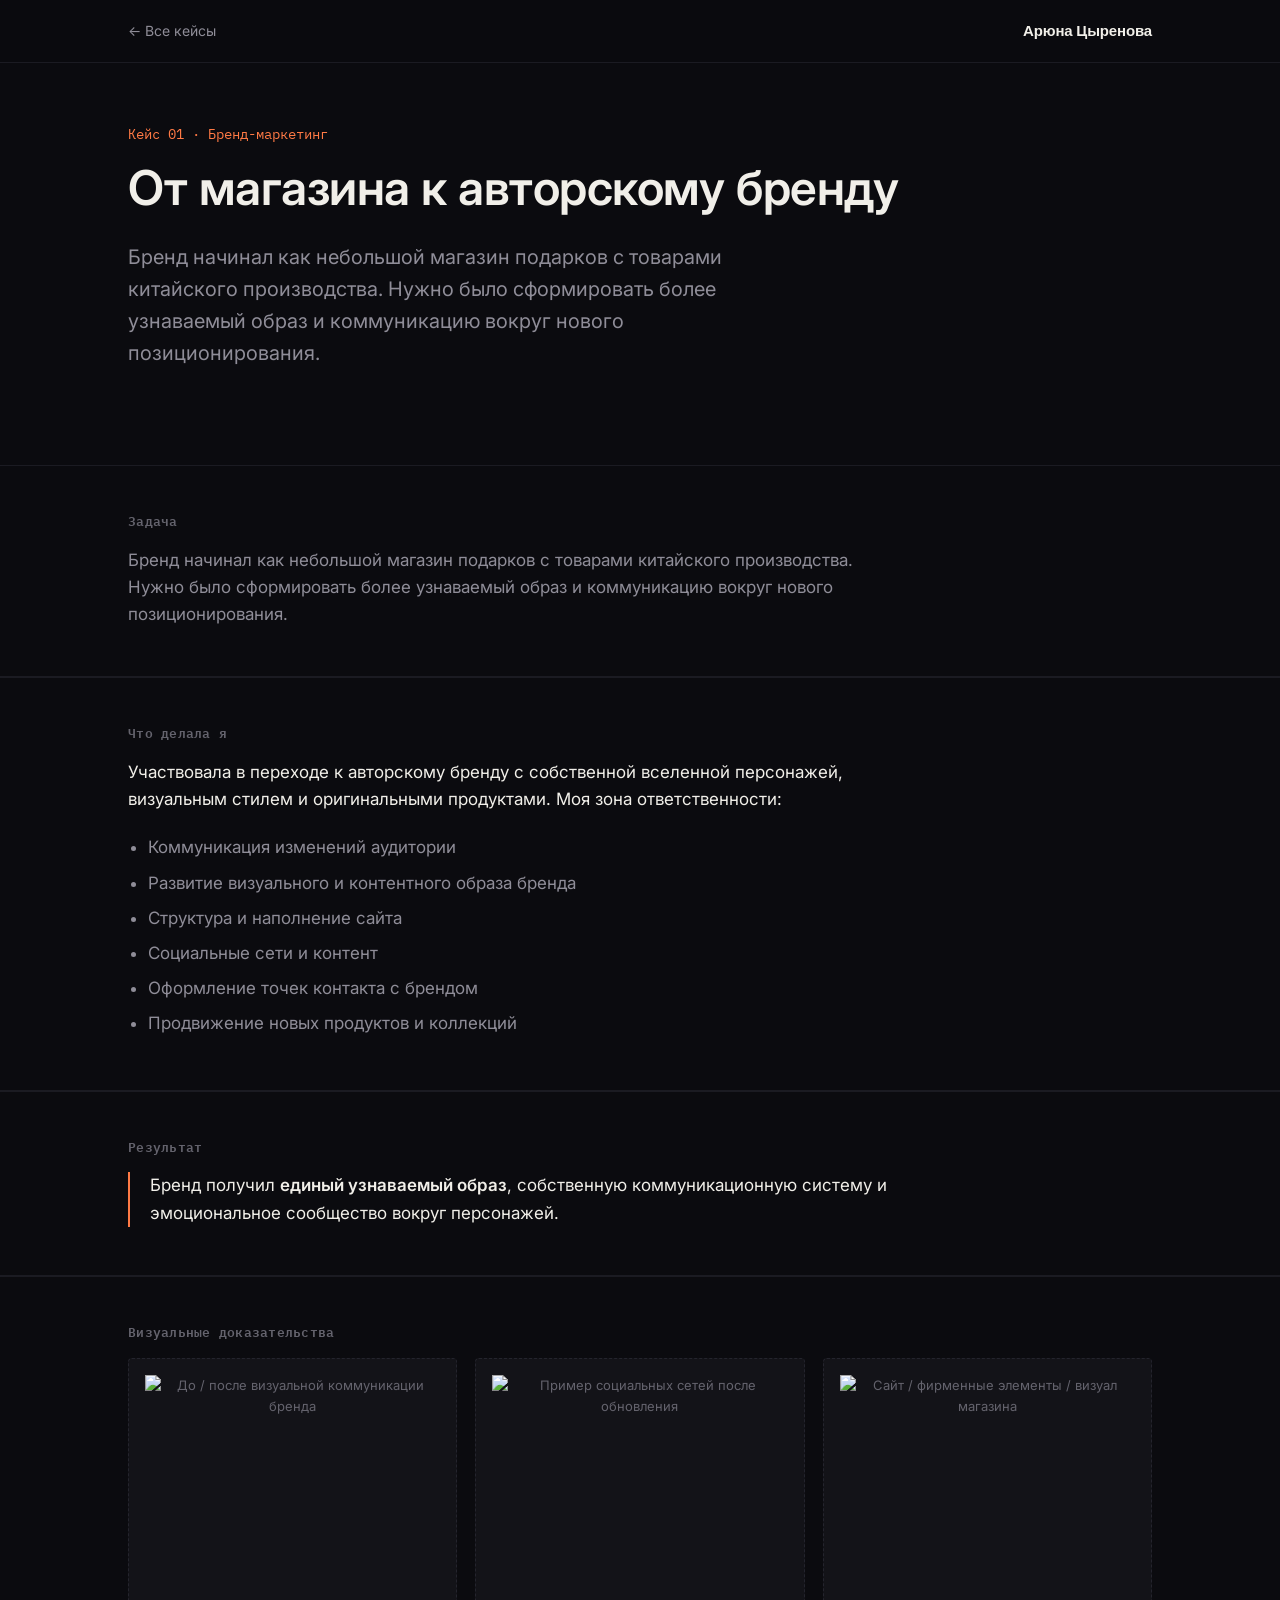
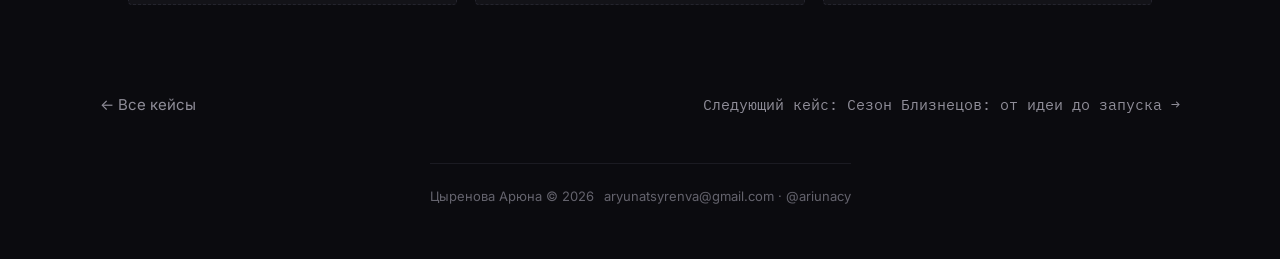
==== case-01.html @ 58d2980a "Add files via upload" ====
<!DOCTYPE html>
<html lang="ru">
<head>
<meta charset="UTF-8">
<meta name="viewport" content="width=device-width, initial-scale=1">
<title>От магазина к авторскому бренду — Арюна Цыренова</title>
<meta name="description" content="Бренд начинал как небольшой магазин подарков с товарами китайского производства. Нужно было сформировать более узнаваемый образ и коммуникацию вокруг нового позиционирования.">
<link rel="preconnect" href="https://fonts.googleapis.com">
<link href="https://fonts.googleapis.com/css2?family=Space+Grotesk:wght@500;600;700&family=Inter:wght@400;500;600&family=IBM+Plex+Mono:wght@400;500&display=swap" rel="stylesheet">
<link rel="stylesheet" href="styles.css">
</head>
<body>

<nav class="nav">
  <div class="wrap">
    <a href="index.html#cases" class="nav-back">← Все кейсы</a>
    <a href="index.html" class="nav-name">Арюна Цыренова</a>
  </div>
</nav>

<header class="case-hero">
  <div class="wrap">
    <div class="case-niche mono">Кейс 01 · Бренд-маркетинг</div>
    <h1>От магазина к авторскому бренду</h1>
    <p class="hero-lede" style="margin-top:16px;">Бренд начинал как небольшой магазин подарков с товарами китайского производства. Нужно было сформировать более узнаваемый образ и коммуникацию вокруг нового позиционирования.</p>
  </div>
</header>

<section class="case-block">
  <div class="wrap">
    <h2>Задача</h2>
    <div class="case-block-body muted prose">Бренд начинал как небольшой магазин подарков с товарами китайского производства. Нужно было сформировать более узнаваемый образ и коммуникацию вокруг нового позиционирования.</div>
  </div>
</section>

<section class="case-block">
  <div class="wrap">
    <h2>Что делала я</h2>
    <div class="case-block-body prose">
      <p>Участвовала в переходе к авторскому бренду с собственной вселенной персонажей, визуальным стилем и оригинальными продуктами. Моя зона ответственности:</p>
      <ul>
        <li>Коммуникация изменений аудитории</li>
        <li>Развитие визуального и контентного образа бренда</li>
        <li>Структура и наполнение сайта</li>
        <li>Социальные сети и контент</li>
        <li>Оформление точек контакта с брендом</li>
        <li>Продвижение новых продуктов и коллекций</li>
      </ul>
    </div>
  </div>
</section>

<section class="case-block">
  <div class="wrap">
    <h2>Результат</h2>
    <div class="case-block-body case-result prose">Бренд получил <strong>единый узнаваемый образ</strong>, собственную коммуникационную систему и эмоциональное сообщество вокруг персонажей.</div>
  </div>
</section>

<section class="case-block">
  <div class="wrap">
    <h2>Визуальные доказательства</h2>
    <div class="gallery">
      <div class="shot"><img src="images/case-01-1.jpg" alt="До / после визуальной коммуникации бренда"></div>
      <div class="shot"><img src="images/case-01-2.jpg" alt="Пример социальных сетей после обновления"></div>
      <div class="shot"><img src="images/case-01-3.jpg" alt="Сайт / фирменные элементы / визуал магазина"></div>
    </div>
  </div>
</section>

<div class="wrap case-nav-footer">
  <a href="index.html#cases" class="nav-back">← Все кейсы</a>
  <a href="case-02.html" class="next-case mono">Следующий кейс: Сезон Близнецов: от идеи до запуска →</a>
</div>

<footer class="footer">
  <div class="wrap footer" style="border-top:1px solid var(--line-soft); padding-top:22px;">
    <span>Цыренова Арюна © 2026</span>
    <span><a href="mailto:aryunatsyrenva@gmail.com">aryunatsyrenva@gmail.com</a> · <a href="https://t.me/ariunacy" target="_blank" rel="noopener">@ariunacy</a></span>
  </div>
</footer>

</body>
</html>
---- styles.css ----
/* =========================================================
   ЦЫРЕНОВА АРЮНА — портфолио
   Токены: тёмный фон, один акцент (тёплый коралл),
   Space Grotesk (заголовки) + Inter (текст) + IBM Plex Mono (метки/цифры)
   ========================================================= */

:root{
  --bg: #0b0b0f;
  --bg-panel: #131318;
  --bg-panel-2: #17171e;
  --text: #f1efe9;
  --text-muted: #8f8d98;
  --text-dim: #64636d;
  --accent: #ff7a45;
  --accent-dim: #cf5d30;
  --line: #24242d;
  --line-soft: #1b1b22;
  --radius: 4px;
  --maxw: 760px;
  --wide: 1080px;
}

*{ box-sizing: border-box; }
html{ scroll-behavior: smooth; }

body{
  margin:0;
  background: var(--bg);
  color: var(--text);
  font-family: "Inter", system-ui, sans-serif;
  font-size: 17px;
  line-height: 1.6;
  -webkit-font-smoothing: antialiased;
}

h1,h2,h3{
  font-family: "Space Grotesk", "Inter", sans-serif;
  font-weight: 600;
  line-height: 1.15;
  margin: 0 0 .5em 0;
  letter-spacing: -0.01em;
}

p{ margin: 0 0 1em 0; }
a{ color: inherit; }
strong{ color: var(--text); font-weight: 600; }

.mono{
  font-family: "IBM Plex Mono", ui-monospace, monospace;
}

.wrap{
  max-width: var(--wide);
  margin: 0 auto;
  padding: 0 28px;
}

.prose{
  max-width: var(--maxw);
}

/* ---------- nav ---------- */
.nav{
  position: sticky;
  top: 0;
  z-index: 50;
  background: rgba(11,11,15,.86);
  backdrop-filter: blur(10px);
  border-bottom: 1px solid var(--line-soft);
}
.nav .wrap{
  display:flex;
  align-items:center;
  justify-content:space-between;
  height: 62px;
}
.nav-name{
  font-family:"Space Grotesk", sans-serif;
  font-weight:600;
  font-size: 15px;
  text-decoration:none;
  letter-spacing: -0.01em;
}
.nav-links{
  display:flex;
  gap: 28px;
  list-style:none;
  margin:0; padding:0;
  font-size: 14px;
  color: var(--text-muted);
}
.nav-links a{
  text-decoration:none;
  transition: color .15s ease;
}
.nav-links a:hover{ color: var(--text); }
.nav-back{
  text-decoration:none;
  color: var(--text-muted);
  font-size: 14px;
  display:flex; align-items:center; gap:8px;
}
.nav-back:hover{ color: var(--text); }

@media (max-width: 620px){
  .nav-links{ display:none; }
}

/* ---------- section base ---------- */
section{
  padding: 88px 0;
  border-bottom: 1px solid var(--line-soft);
}
section:last-of-type{ border-bottom:none; }

.section-num{
  color: var(--text-dim);
  font-size: 13px;
  letter-spacing: .04em;
  margin-bottom: 18px;
  display:block;
}

/* ---------- hero ---------- */
.hero{
  padding-top: 120px;
  padding-bottom: 96px;
}
.hero-role{
  color: var(--accent);
  font-size: 15px;
  margin-bottom: 18px;
}
.hero h1{
  font-size: clamp(38px, 7vw, 64px);
  margin-bottom: 22px;
}
.hero-lede{
  font-size: 20px;
  color: var(--text-muted);
  max-width: 620px;
  margin-bottom: 36px;
}
.tags{
  display:flex;
  flex-wrap:wrap;
  gap: 10px;
  margin-bottom: 40px;
}
.tag{
  border: 1px solid var(--line);
  border-radius: 100px;
  padding: 6px 14px;
  font-size: 13px;
  color: var(--text-muted);
}
.hero-meta{
  display:flex;
  flex-wrap: wrap;
  gap: 28px;
  font-size: 14px;
  color: var(--text-muted);
}
.hero-meta a{ text-decoration:none; color: var(--text-muted); border-bottom: 1px solid var(--line); }
.hero-meta a:hover{ color: var(--accent); border-color: var(--accent); }

.btn{
  display:inline-flex;
  align-items:center;
  gap: 10px;
  background: var(--accent);
  color: #14100d;
  text-decoration:none;
  font-weight: 600;
  font-size: 15px;
  padding: 13px 22px;
  border-radius: var(--radius);
  border:none;
  cursor:pointer;
  transition: background .15s ease, transform .15s ease;
}
.btn:hover{ background: #ff8c60; }
.btn-ghost{
  background: transparent;
  color: var(--text);
  border: 1px solid var(--line);
}
.btn-ghost:hover{ background: var(--bg-panel); border-color: var(--text-muted); }

/* ---------- profile ---------- */
.profile h2{ font-size: clamp(26px,4vw,34px); max-width: 640px; }
.profile-body{
  color: var(--text-muted);
  font-size: 17px;
  max-width: var(--maxw);
}
.profile-body strong{ color: var(--text); }

.skills-grid{
  margin-top: 56px;
  display:grid;
  grid-template-columns: repeat(3, 1fr);
  gap: 32px 40px;
}
.skill-group h3{
  font-size: 15px;
  color: var(--text);
  margin-bottom: 12px;
}
.skill-group ul{
  list-style:none;
  margin:0; padding:0;
  color: var(--text-muted);
  font-size: 14.5px;
}
.skill-group li{
  padding: 7px 0;
  border-top: 1px solid var(--line-soft);
}
.skill-group li:first-child{ border-top:none; }

@media (max-width: 780px){
  .skills-grid{ grid-template-columns: 1fr 1fr; }
}
@media (max-width: 540px){
  .skills-grid{ grid-template-columns: 1fr; }
}

/* ---------- numbers ---------- */
.numbers-grid{
  display:grid;
  grid-template-columns: repeat(3, 1fr);
  gap: 1px;
  background: var(--line-soft);
  border: 1px solid var(--line-soft);
  margin-top: 40px;
}
.number-card{
  background: var(--bg);
  padding: 32px 26px;
}
.number-card .num{
  font-family:"Space Grotesk", sans-serif;
  font-size: 40px;
  color: var(--accent);
  font-weight: 600;
  display:block;
  margin-bottom: 10px;
}
.number-card .label{
  font-size: 14px;
  color: var(--text-muted);
}
@media (max-width: 780px){
  .numbers-grid{ grid-template-columns: repeat(2,1fr); }
}
@media (max-width: 480px){
  .numbers-grid{ grid-template-columns: 1fr; }
}

/* ---------- case cards ---------- */
.cases-head{
  display:flex;
  justify-content: space-between;
  align-items: flex-end;
  gap: 20px;
  margin-bottom: 44px;
  flex-wrap: wrap;
}
.cases-grid{
  display:grid;
  grid-template-columns: 1fr 1fr;
  gap: 1px;
  background: var(--line-soft);
  border: 1px solid var(--line-soft);
}
.case-card{
  background: var(--bg);
  padding: 30px 28px;
  text-decoration:none;
  color: var(--text);
  display:flex;
  flex-direction:column;
  min-height: 220px;
  transition: background .15s ease;
  position: relative;
}
.case-card:hover{ background: var(--bg-panel); }
.case-card .case-index{
  font-size: 13px;
  color: var(--text-dim);
  margin-bottom: 18px;
}
.case-card h3{
  font-size: 21px;
  margin-bottom: 10px;
}
.case-card .case-niche{
  font-size: 13px;
  color: var(--accent);
  margin-bottom: 14px;
}
.case-card p{
  color: var(--text-muted);
  font-size: 14.5px;
  margin-bottom: 0;
}
.case-card .case-arrow{
  margin-top: auto;
  padding-top: 18px;
  font-size: 14px;
  color: var(--text-dim);
}
.case-card:hover .case-arrow{ color: var(--accent); }

@media (max-width: 780px){
  .cases-grid{ grid-template-columns: 1fr; }
}

/* ---------- education ---------- */
.edu-item{
  display:flex;
  justify-content: space-between;
  gap: 20px;
  padding: 22px 0;
  border-top: 1px solid var(--line-soft);
  flex-wrap: wrap;
}
.edu-item:last-child{ }
.edu-item h3{ font-size:18px; margin-bottom:4px; }
.edu-item .edu-course{ color: var(--text-muted); font-size:14.5px; }
.edu-item .edu-time{ color: var(--text-dim); font-size:14px; white-space: nowrap; }

/* ---------- offer / value ---------- */
.offer-grid{
  margin-top: 40px;
  display:grid;
  grid-template-columns: repeat(2, 1fr);
  gap: 28px 40px;
}
.offer-item{ border-top: 1px solid var(--line-soft); padding-top: 18px; }
.offer-item h3{ font-size:16px; color: var(--accent); margin-bottom:8px; }
.offer-item p{ color: var(--text-muted); font-size:14.5px; margin:0; }
@media (max-width: 620px){ .offer-grid{ grid-template-columns: 1fr; } }

/* ---------- contacts / footer ---------- */
.contacts h2{ font-size: clamp(30px,5vw,44px); max-width: 560px; }
.contacts-links{
  margin-top: 34px;
  display:flex;
  flex-wrap:wrap;
  gap: 14px;
}
.footer{
  padding: 26px 0;
  color: var(--text-dim);
  font-size: 13px;
  display:flex;
  justify-content:space-between;
  flex-wrap:wrap;
  gap: 10px;
}
.footer a{ color: var(--text-dim); text-decoration:none; }
.footer a:hover{ color: var(--accent); }

/* =========================================================
   Страница кейса
   ========================================================= */
.case-hero{
  padding-top: 60px;
  padding-bottom: 60px;
}
.case-hero .case-niche{ color: var(--accent); font-size: 14px; margin-bottom: 16px; }
.case-hero h1{ font-size: clamp(32px, 5.5vw, 48px); max-width: 780px; }

.case-block{
  padding: 48px 0;
  border-top: 1px solid var(--line-soft);
}
.case-block h2{
  font-size: 13px;
  text-transform: none;
  color: var(--text-dim);
  font-family: "IBM Plex Mono", monospace;
  letter-spacing: .02em;
  margin-bottom: 18px;
}
.case-block .case-block-body{
  max-width: var(--maxw);
  color: var(--text);
  font-size: 17px;
}
.case-block .case-block-body.muted{ color: var(--text-muted); }
.case-block ul{
  margin: 0; padding-left: 20px;
  max-width: var(--maxw);
  color: var(--text-muted);
}
.case-block li{ padding: 4px 0; }
.case-result{
  border-left: 2px solid var(--accent);
  padding-left: 20px;
}

/* image gallery / placeholders */
.gallery{
  display:grid;
  grid-template-columns: repeat(auto-fit, minmax(260px, 1fr));
  gap: 18px;
  margin-top: 10px;
}
.shot{
  aspect-ratio: 4/3;
  border: 1px dashed var(--line);
  border-radius: var(--radius);
  background: var(--bg-panel);
  display:flex;
  align-items:center;
  justify-content:center;
  text-align:center;
  color: var(--text-dim);
  font-size: 13px;
  padding: 16px;
  overflow: hidden;
}
.shot img{
  width:100%; height:100%; object-fit: cover; display:block;
}
.shot span{ max-width: 220px; }

.case-nav-footer{
  display:flex;
  justify-content: space-between;
  align-items:center;
  padding: 40px 0 20px 0;
  flex-wrap: wrap;
  gap: 16px;
}
.case-nav-footer a{ text-decoration:none; font-size: 15px; }
.next-case{ color: var(--text-muted); }
.next-case:hover{ color: var(--accent); }

@media (max-width: 620px){
  section{ padding: 56px 0; }
  .wrap{ padding: 0 20px; }
}
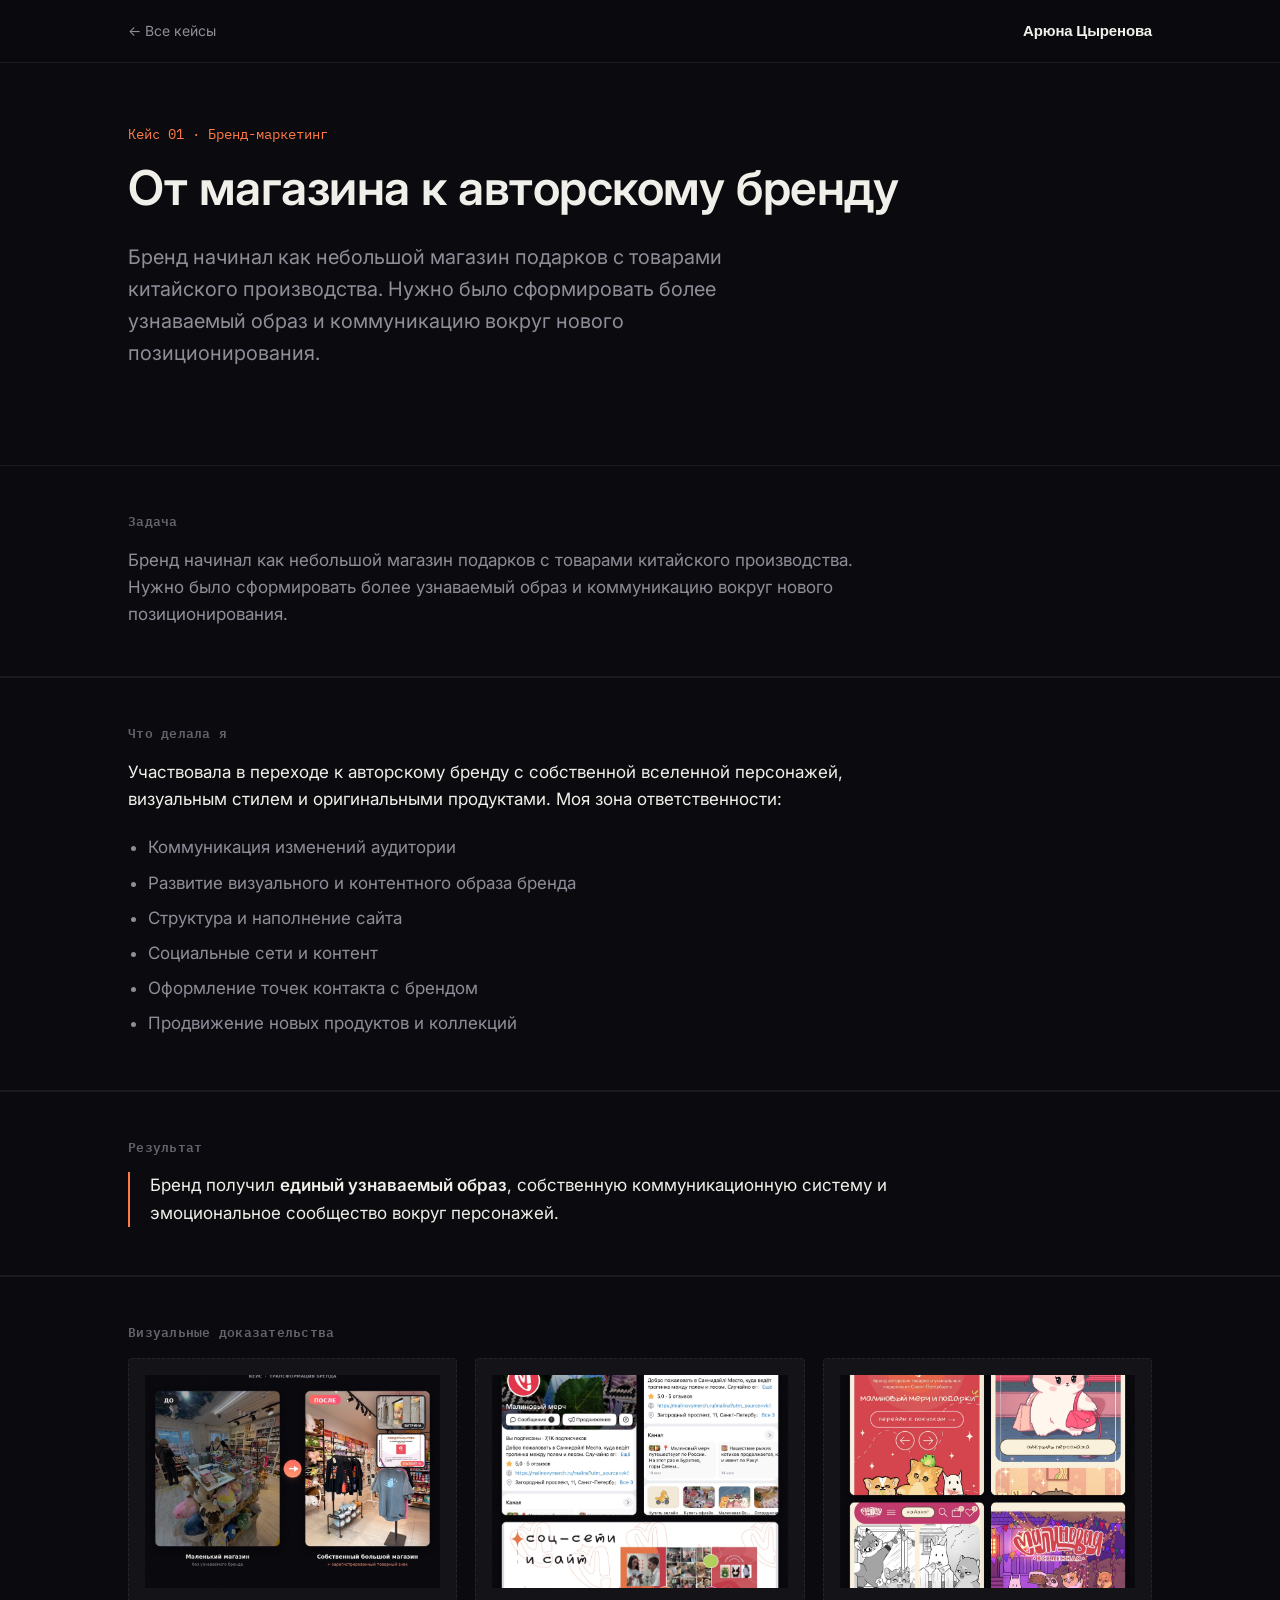
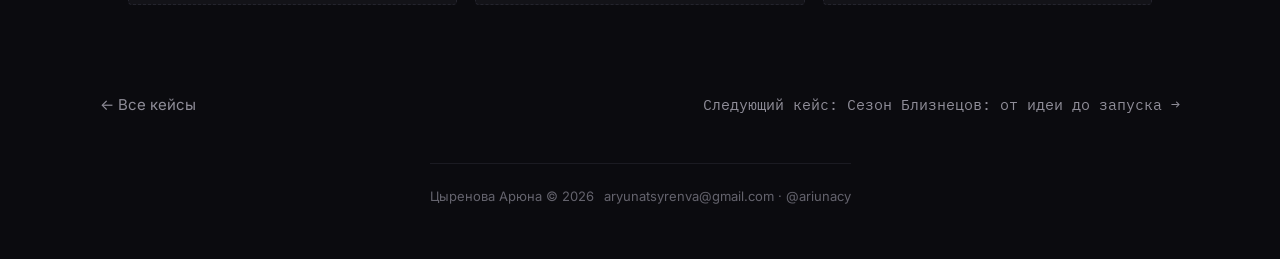
==== commit ef9134d1: "Update case-01.html" ====
--- a/case-01.html
+++ b/case-01.html
@@ -33,6 +33,8 @@
   </div>
 </section>
 
+<div class="flow-divider" aria-hidden="true"><span class="flow-shape"></span></div>
+
 <section class="case-block">
   <div class="wrap">
     <h2>Что делала я</h2>
@@ -50,12 +52,16 @@
   </div>
 </section>
 
+<div class="flow-divider" aria-hidden="true"><span class="flow-shape"></span></div>
+
 <section class="case-block">
   <div class="wrap">
     <h2>Результат</h2>
     <div class="case-block-body case-result prose">Бренд получил <strong>единый узнаваемый образ</strong>, собственную коммуникационную систему и эмоциональное сообщество вокруг персонажей.</div>
   </div>
 </section>
+
+<div class="flow-divider" aria-hidden="true"><span class="flow-shape"></span></div>
 
 <section class="case-block">
   <div class="wrap">
